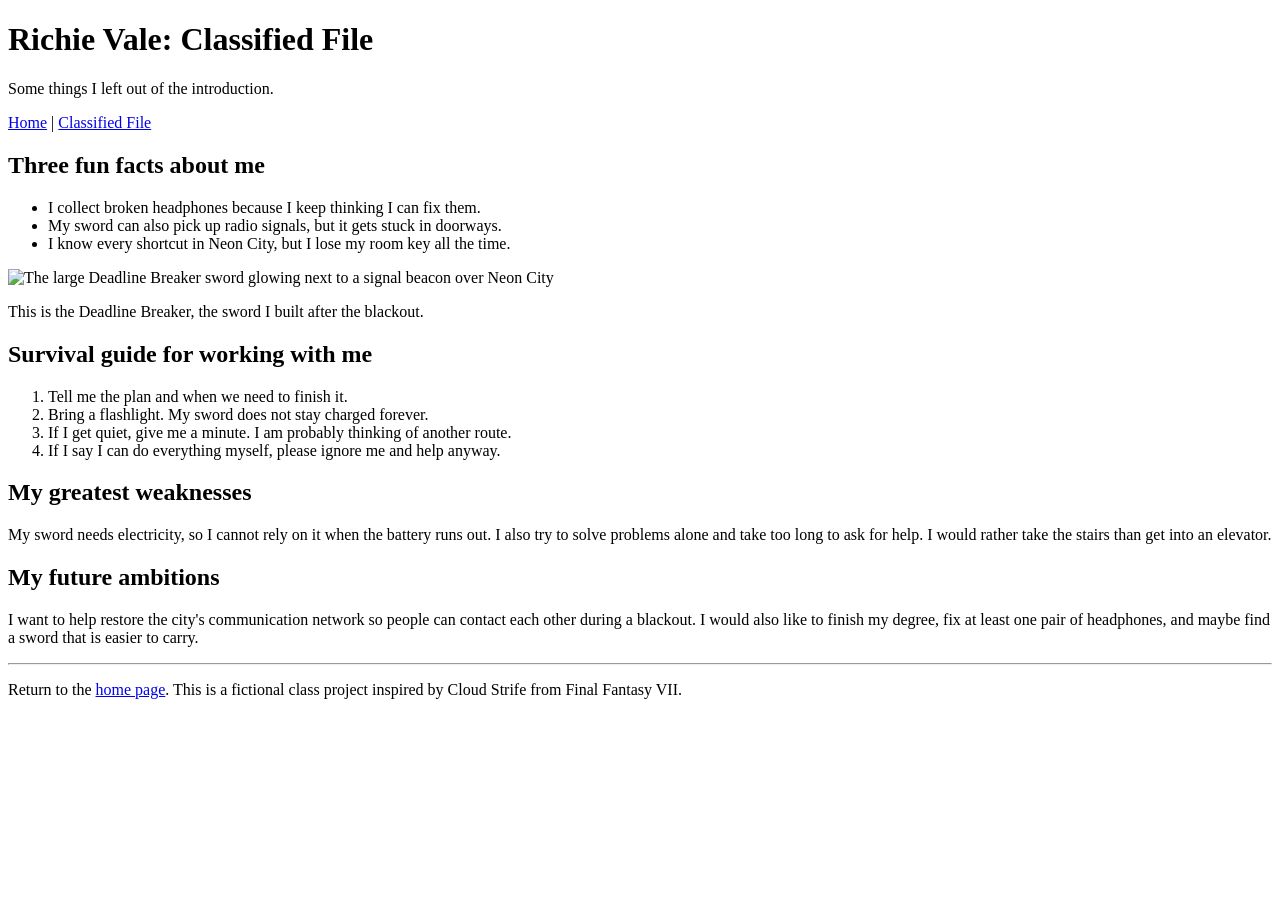
==== classified.html @ 43e23acf "Add files via upload" ====
<!DOCTYPE html>
<html lang="en">
<head>
    <meta charset="UTF-8">
    <title>Richie Vale - Classified File</title>
</head>
<body>
    <header>
        <h1>Richie Vale: Classified File</h1>
        <p>Some things I left out of the introduction.</p>
        <nav>
            <a href="index.html">Home</a> |
            <a href="classified.html">Classified File</a>
        </nav>
    </header>

    <main>
        <section>
            <h2>Three fun facts about me</h2>
            <ul>
                <li>I collect broken headphones because I keep thinking I can fix them.</li>
                <li>My sword can also pick up radio signals, but it gets stuck in doorways.</li>
                <li>I know every shortcut in Neon City, but I lose my room key all the time.</li>
            </ul>
            <div>
                <img src="images/deadline-breaker.png" alt="The large Deadline Breaker sword glowing next to a signal beacon over Neon City" width="350">
                <p>This is the Deadline Breaker, the sword I built after the blackout.</p>
            </div>
        </section>

        <section>
            <h2>Survival guide for working with me</h2>
            <ol>
                <li>Tell me the plan and when we need to finish it.</li>
                <li>Bring a flashlight. My sword does not stay charged forever.</li>
                <li>If I get quiet, give me a minute. I am probably thinking of another route.</li>
                <li>If I say I can do everything myself, please ignore me and help anyway.</li>
            </ol>
        </section>

        <section>
            <h2>My greatest weaknesses</h2>
            <p>My sword needs electricity, so I cannot rely on it when the battery runs out. I also try to solve problems alone and take too long to ask for help. I would rather take the stairs than get into an elevator.</p>
        </section>

        <section>
            <h2>My future ambitions</h2>
            <p>I want to help restore the city's communication network so people can contact each other during a blackout. I would also like to finish my degree, fix at least one pair of headphones, and maybe find a sword that is easier to carry.</p>
        </section>
    </main>

    <footer>
        <hr>
        <p>Return to the <a href="index.html">home page</a>. This is a fictional class project inspired by Cloud Strife from Final Fantasy VII.</p>
    </footer>
</body>
</html>
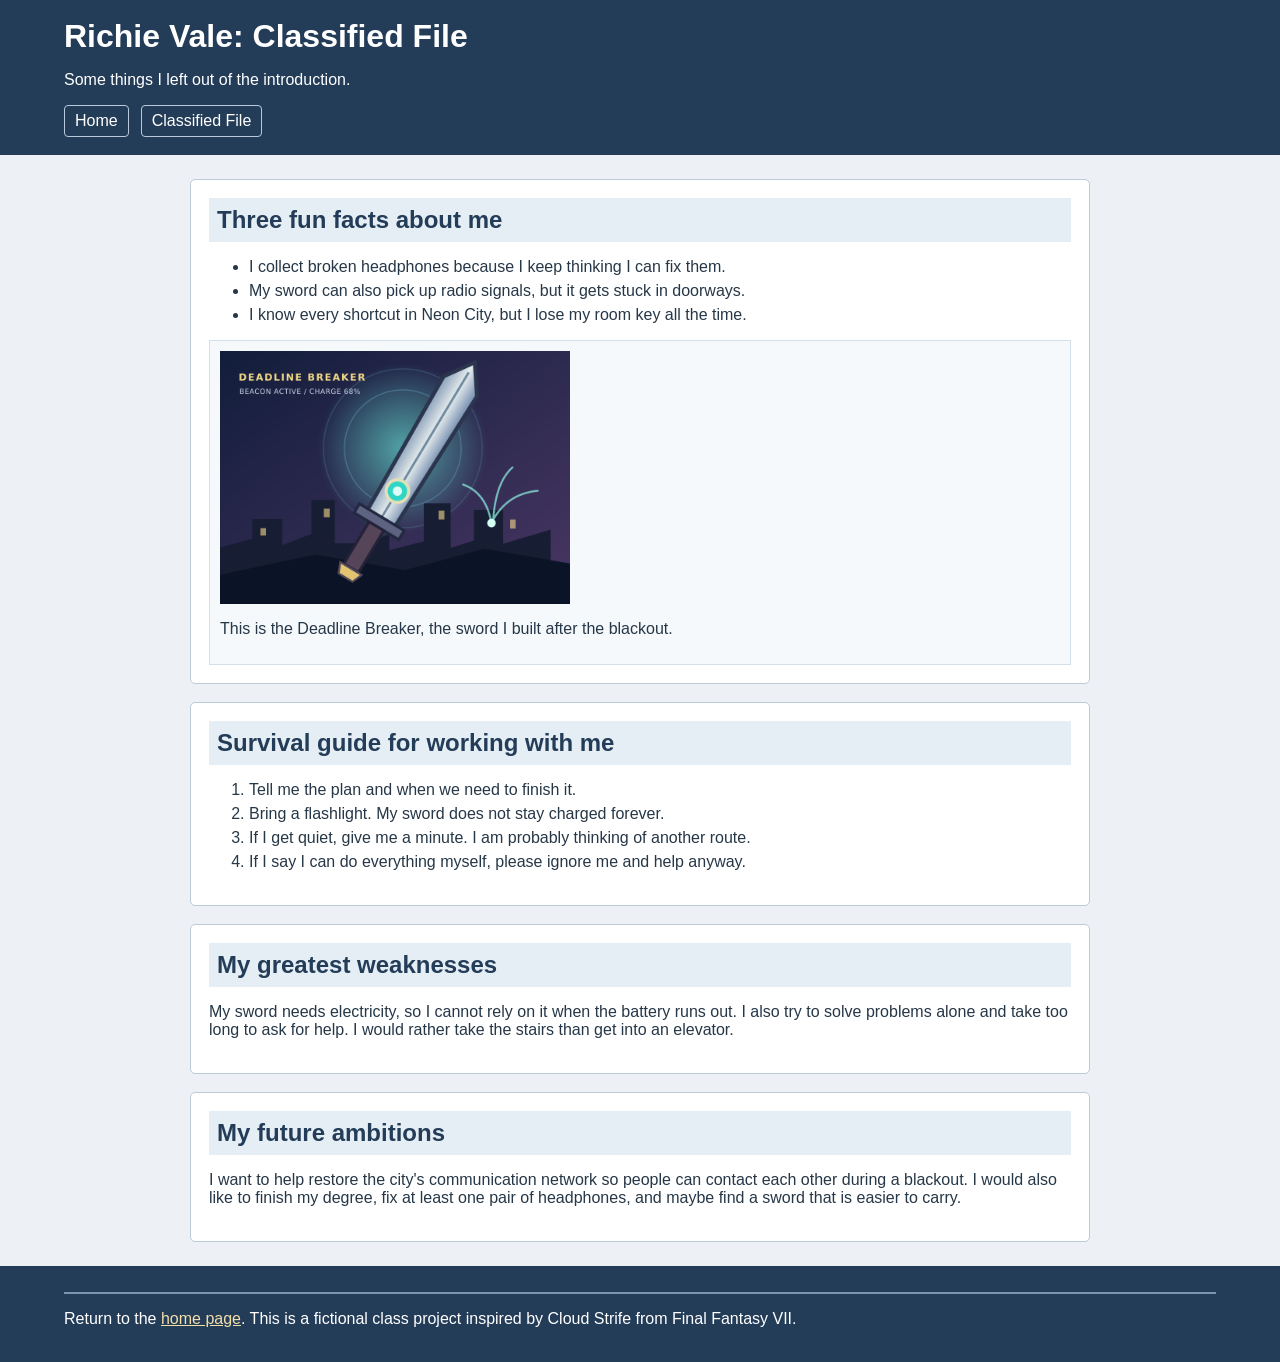
==== commit e586640d: "Add files via upload" ====
--- a/classified.html
+++ b/classified.html
@@ -2,34 +2,36 @@
 <html lang="en">
 <head>
     <meta charset="UTF-8">
+    <meta name="viewport" content="width=device-width, initial-scale=1.0">
     <title>Richie Vale - Classified File</title>
+    <link rel="stylesheet" href="style.css">
 </head>
 <body>
     <header>
         <h1>Richie Vale: Classified File</h1>
         <p>Some things I left out of the introduction.</p>
         <nav>
-            <a href="index.html">Home</a> |
-            <a href="classified.html">Classified File</a>
+            <a class="nav-link" href="index.html">Home</a>
+            <a class="nav-link" href="classified.html">Classified File</a>
         </nav>
     </header>
 
     <main>
-        <section>
-            <h2>Three fun facts about me</h2>
+        <section class="info-box">
+            <h2 class="section-heading">Three fun facts about me</h2>
             <ul>
                 <li>I collect broken headphones because I keep thinking I can fix them.</li>
                 <li>My sword can also pick up radio signals, but it gets stuck in doorways.</li>
                 <li>I know every shortcut in Neon City, but I lose my room key all the time.</li>
             </ul>
-            <div>
+            <div class="image-box">
                 <img src="images/deadline-breaker.png" alt="The large Deadline Breaker sword glowing next to a signal beacon over Neon City" width="350">
                 <p>This is the Deadline Breaker, the sword I built after the blackout.</p>
             </div>
         </section>
 
-        <section>
-            <h2>Survival guide for working with me</h2>
+        <section class="info-box">
+            <h2 class="section-heading">Survival guide for working with me</h2>
             <ol>
                 <li>Tell me the plan and when we need to finish it.</li>
                 <li>Bring a flashlight. My sword does not stay charged forever.</li>
@@ -38,20 +40,20 @@
             </ol>
         </section>
 
-        <section>
-            <h2>My greatest weaknesses</h2>
+        <section class="info-box">
+            <h2 class="section-heading">My greatest weaknesses</h2>
             <p>My sword needs electricity, so I cannot rely on it when the battery runs out. I also try to solve problems alone and take too long to ask for help. I would rather take the stairs than get into an elevator.</p>
         </section>
 
-        <section>
-            <h2>My future ambitions</h2>
+        <section class="info-box">
+            <h2 class="section-heading">My future ambitions</h2>
             <p>I want to help restore the city's communication network so people can contact each other during a blackout. I would also like to finish my degree, fix at least one pair of headphones, and maybe find a sword that is easier to carry.</p>
         </section>
     </main>
 
     <footer>
         <hr>
-        <p>Return to the <a href="index.html">home page</a>. This is a fictional class project inspired by Cloud Strife from Final Fantasy VII.</p>
+        <p>Return to the <a class="footer-link" href="index.html">home page</a>. This is a fictional class project inspired by Cloud Strife from Final Fantasy VII.</p>
     </footer>
 </body>
 </html>
--- a/style.css
+++ b/style.css
@@ -0,0 +1,124 @@
+/* General page styles */
+body {
+    margin: 0;
+    background-color: #edf1f5;
+    color: #263747;
+    font-family: Arial, sans-serif;
+}
+
+header {
+    background-color: #233c58;
+    color: white;
+    padding: 18px 5%;
+}
+
+h1 {
+    font-size: 32px;
+    margin: 0;
+}
+
+a {
+    color: #185783;
+}
+
+a:hover {
+    text-decoration: underline;
+}
+
+nav {
+    display: flex;
+    flex-direction: row;
+    flex-wrap: wrap;
+    gap: 12px;
+    margin-top: 15px;
+}
+
+.nav-link {
+    color: white;
+    border: 1px solid #b8cadb;
+    border-radius: 4px;
+    padding: 6px 10px;
+    text-decoration: none;
+}
+
+.nav-link:hover {
+    background-color: #395b7c;
+    color: white;
+}
+
+/* These classes are reused on both pages */
+main {
+    width: 90%;
+    max-width: 900px;
+    margin: 24px auto;
+}
+
+.info-box {
+    background-color: white;
+    border: 1px solid #bdcad7;
+    border-radius: 5px;
+    padding: 18px;
+    margin-bottom: 18px;
+}
+
+.section-heading {
+    color: #233c58;
+    background-color: #e6eef5;
+    padding: 8px;
+    margin: 0 0 12px;
+}
+
+/* One special container uses an ID selector */
+#profile-card {
+    border: 2px solid #d4aa46;
+}
+
+.image-box {
+    background-color: #f6f9fc;
+    border: 1px solid #d3e0ec;
+    padding: 10px;
+    margin-top: 16px;
+}
+
+img {
+    display: block;
+    max-width: 100%;
+    height: auto;
+}
+
+li {
+    margin-bottom: 6px;
+}
+
+footer {
+    background-color: #233c58;
+    color: white;
+    padding: 18px 5%;
+}
+
+.footer-link {
+    color: #f3dfaa;
+}
+
+hr {
+    border: 1px solid #7b96b1;
+}
+
+/* On a narrow screen, put the navigation links in a column */
+@media (max-width: 600px) {
+    h1 {
+        font-size: 26px;
+    }
+
+    main {
+        width: 94%;
+    }
+
+    nav {
+        flex-direction: column;
+    }
+
+    .info-box {
+        padding: 12px;
+    }
+}
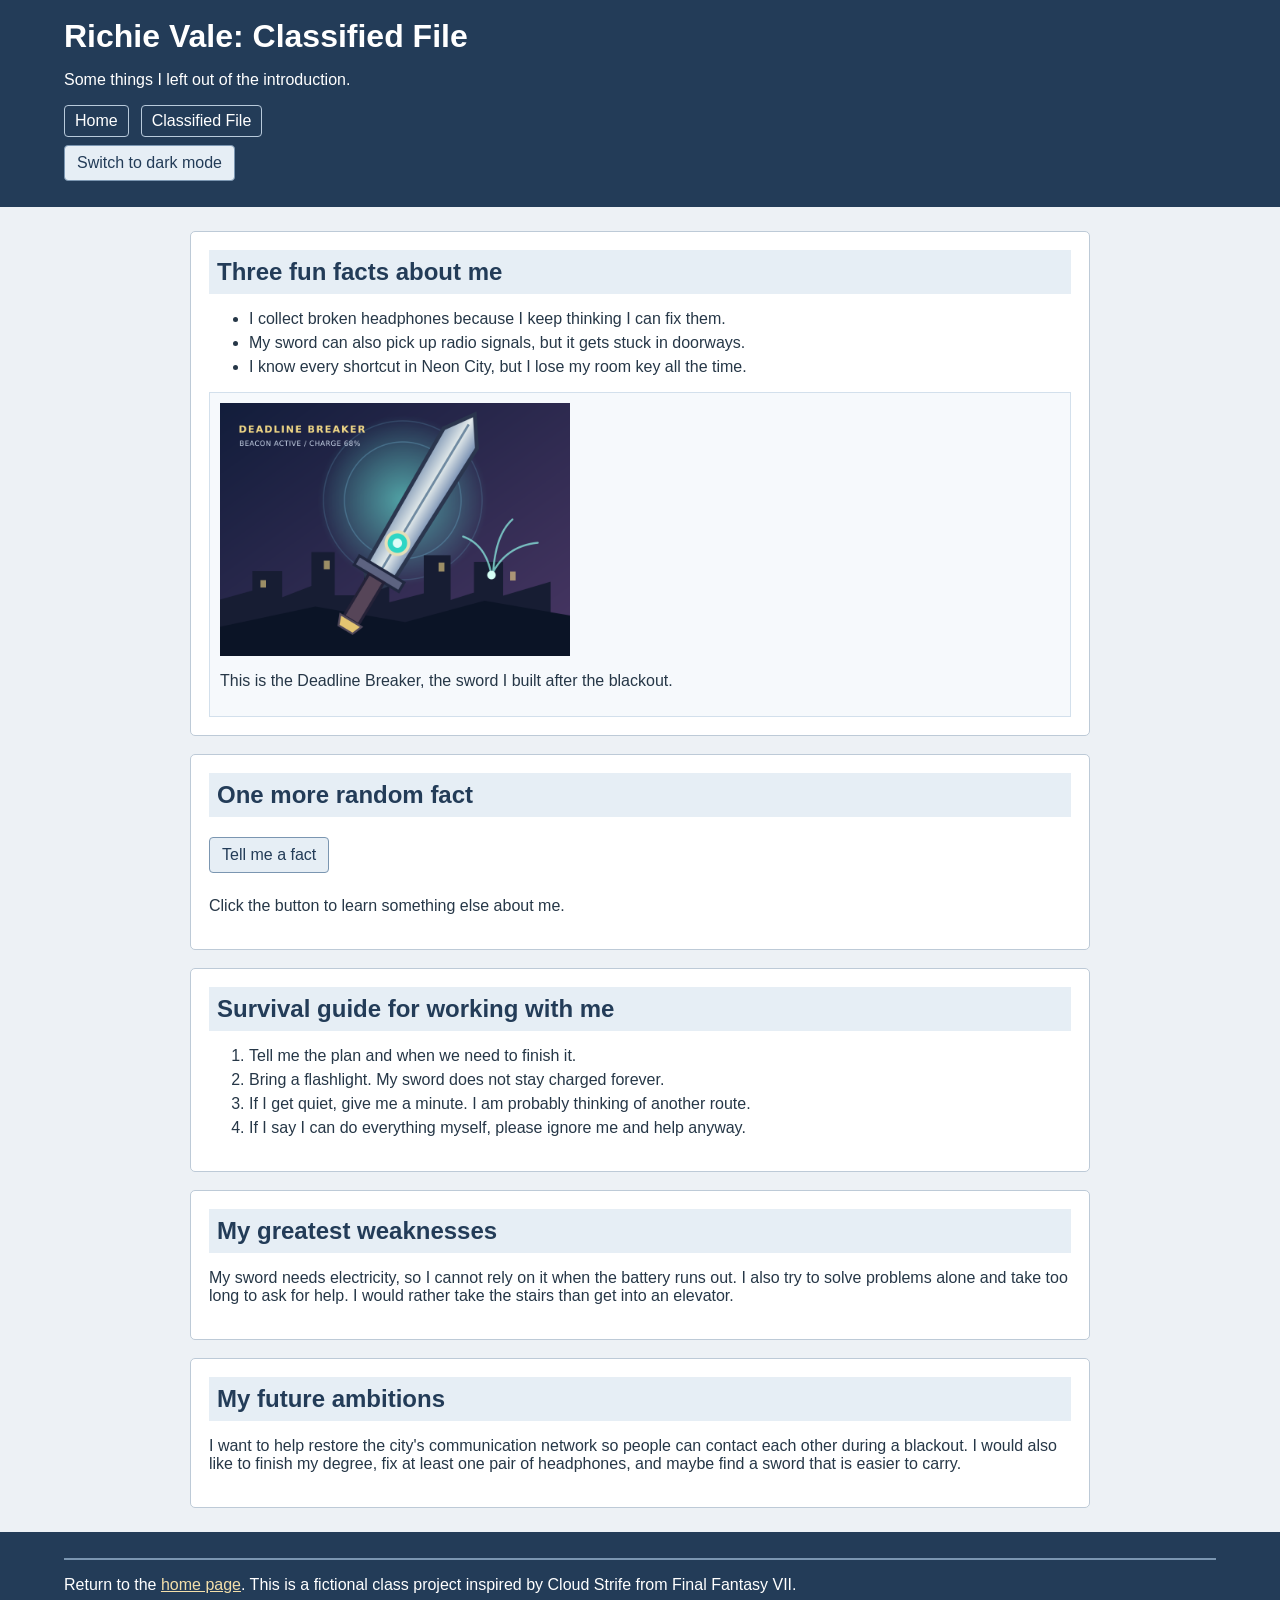
==== commit 27f5d328: "Add files via upload" ====
--- a/classified.html
+++ b/classified.html
@@ -5,6 +5,7 @@
     <meta name="viewport" content="width=device-width, initial-scale=1.0">
     <title>Richie Vale - Classified File</title>
     <link rel="stylesheet" href="style.css">
+    <script src="script.js" defer></script>
 </head>
 <body>
     <header>
@@ -14,6 +15,7 @@
             <a class="nav-link" href="index.html">Home</a>
             <a class="nav-link" href="classified.html">Classified File</a>
         </nav>
+        <button id="theme-toggle" type="button">Switch to dark mode</button>
     </header>
 
     <main>
@@ -28,6 +30,12 @@
                 <img src="images/deadline-breaker.png" alt="The large Deadline Breaker sword glowing next to a signal beacon over Neon City" width="350">
                 <p>This is the Deadline Breaker, the sword I built after the blackout.</p>
             </div>
+        </section>
+
+        <section class="info-box">
+            <h2 class="section-heading">One more random fact</h2>
+            <button id="fact-button" type="button">Tell me a fact</button>
+            <p id="fact-result">Click the button to learn something else about me.</p>
         </section>
 
         <section class="info-box">
--- a/style.css
+++ b/style.css
@@ -25,6 +25,7 @@
     text-decoration: underline;
 }
 
+/* Navigation uses Flexbox to put links in a row */
 nav {
     display: flex;
     flex-direction: row;
@@ -104,6 +105,55 @@
     border: 1px solid #7b96b1;
 }
 
+/* Buttons and name input */
+button {
+    background-color: #e6eef5;
+    color: #233c58;
+    font-family: Arial, sans-serif;
+    font-size: 16px;
+    border: 1px solid #7b96b1;
+    border-radius: 4px;
+    padding: 8px 12px;
+    margin: 8px 8px 8px 0;
+}
+
+button:hover {
+    background-color: #d3e0ec;
+}
+
+input {
+    font-family: Arial, sans-serif;
+    font-size: 16px;
+    border: 1px solid #7b96b1;
+    padding: 8px;
+    max-width: 90%;
+}
+
+/* Dark mode is turned on by JavaScript */
+body.dark {
+    background-color: #142332;
+    color: #edf1f5;
+}
+
+body.dark .info-box {
+    background-color: #283b50;
+    border: 1px solid #7b96b1;
+}
+
+body.dark .section-heading {
+    background-color: #3d526c;
+    color: white;
+}
+
+body.dark .image-box {
+    background-color: #26384a;
+    border: 1px solid #7b96b1;
+}
+
+body.dark .info-box a {
+    color: #b9dfff;
+}
+
 /* On a narrow screen, put the navigation links in a column */
 @media (max-width: 600px) {
     h1 {
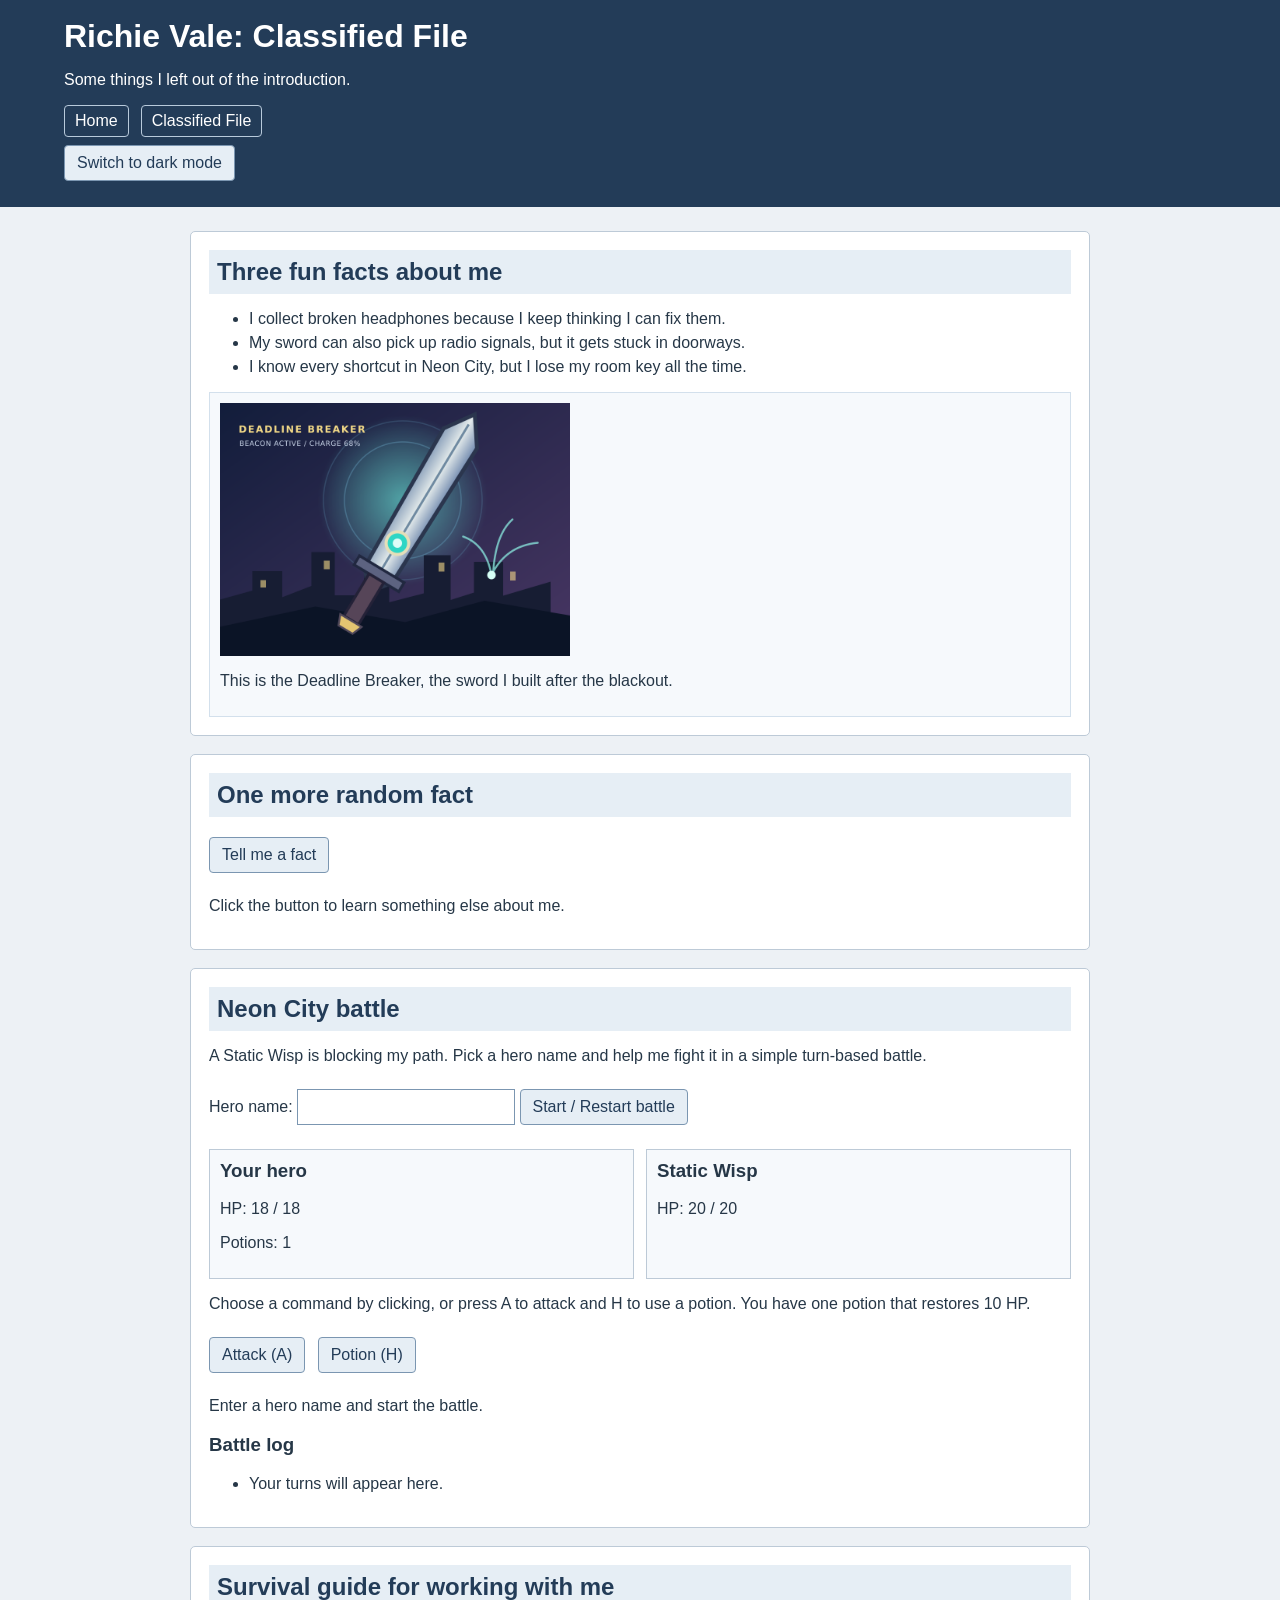
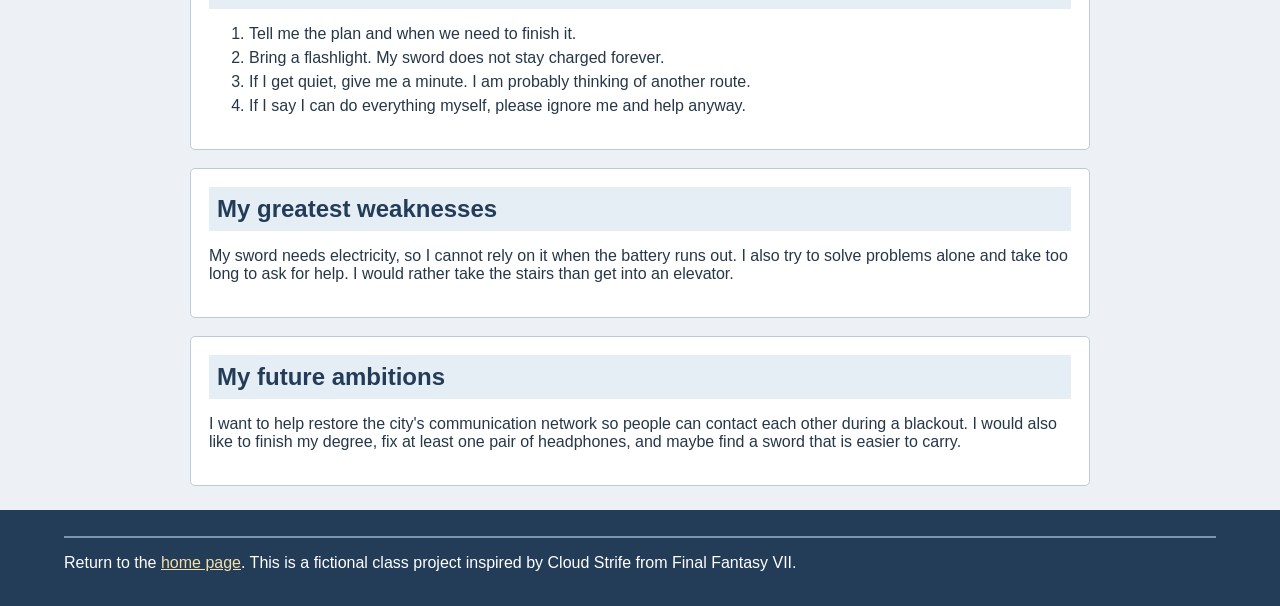
==== commit 0d0bf51a: "Add files via upload" ====
--- a/classified.html
+++ b/classified.html
@@ -38,6 +38,35 @@
             <p id="fact-result">Click the button to learn something else about me.</p>
         </section>
 
+        <section class="info-box" id="battle-game">
+            <h2 class="section-heading">Neon City battle</h2>
+            <p>A Static Wisp is blocking my path. Pick a hero name and help me fight it in a simple turn-based battle.</p>
+            <form id="battle-form">
+                <label for="hero-name-input">Hero name:</label>
+                <input id="hero-name-input" type="text" maxlength="20">
+                <button type="submit">Start / Restart battle</button>
+            </form>
+
+            <div class="battle-stats">
+                <div class="battle-card">
+                    <h3 id="hero-label">Your hero</h3>
+                    <p id="hero-hp">HP: 18 / 18</p>
+                    <p id="potion-count">Potions: 1</p>
+                </div>
+                <div class="battle-card">
+                    <h3>Static Wisp</h3>
+                    <p id="enemy-hp">HP: 20 / 20</p>
+                </div>
+            </div>
+
+            <p>Choose a command by clicking, or press A to attack and H to use a potion. You have one potion that restores 10 HP.</p>
+            <button id="attack-button" type="button">Attack (A)</button>
+            <button id="potion-button" type="button">Potion (H)</button>
+            <p id="battle-status" role="status">Enter a hero name and start the battle.</p>
+            <h3>Battle log</h3>
+            <ul id="battle-log"><li>Your turns will appear here.</li></ul>
+        </section>
+
         <section class="info-box">
             <h2 class="section-heading">Survival guide for working with me</h2>
             <ol>
--- a/style.css
+++ b/style.css
@@ -154,6 +154,31 @@
     color: #b9dfff;
 }
 
+/* Simple battle cards for the new game */
+.battle-stats {
+    display: flex;
+    flex-wrap: wrap;
+    gap: 12px;
+    margin-top: 16px;
+}
+
+.battle-card {
+    flex: 1;
+    min-width: 180px;
+    background-color: #f6f9fc;
+    border: 1px solid #bdcad7;
+    padding: 10px;
+}
+
+.battle-card h3 {
+    margin-top: 0;
+}
+
+body.dark .battle-card {
+    background-color: #31485f;
+    border: 1px solid #7b96b1;
+}
+
 /* On a narrow screen, put the navigation links in a column */
 @media (max-width: 600px) {
     h1 {
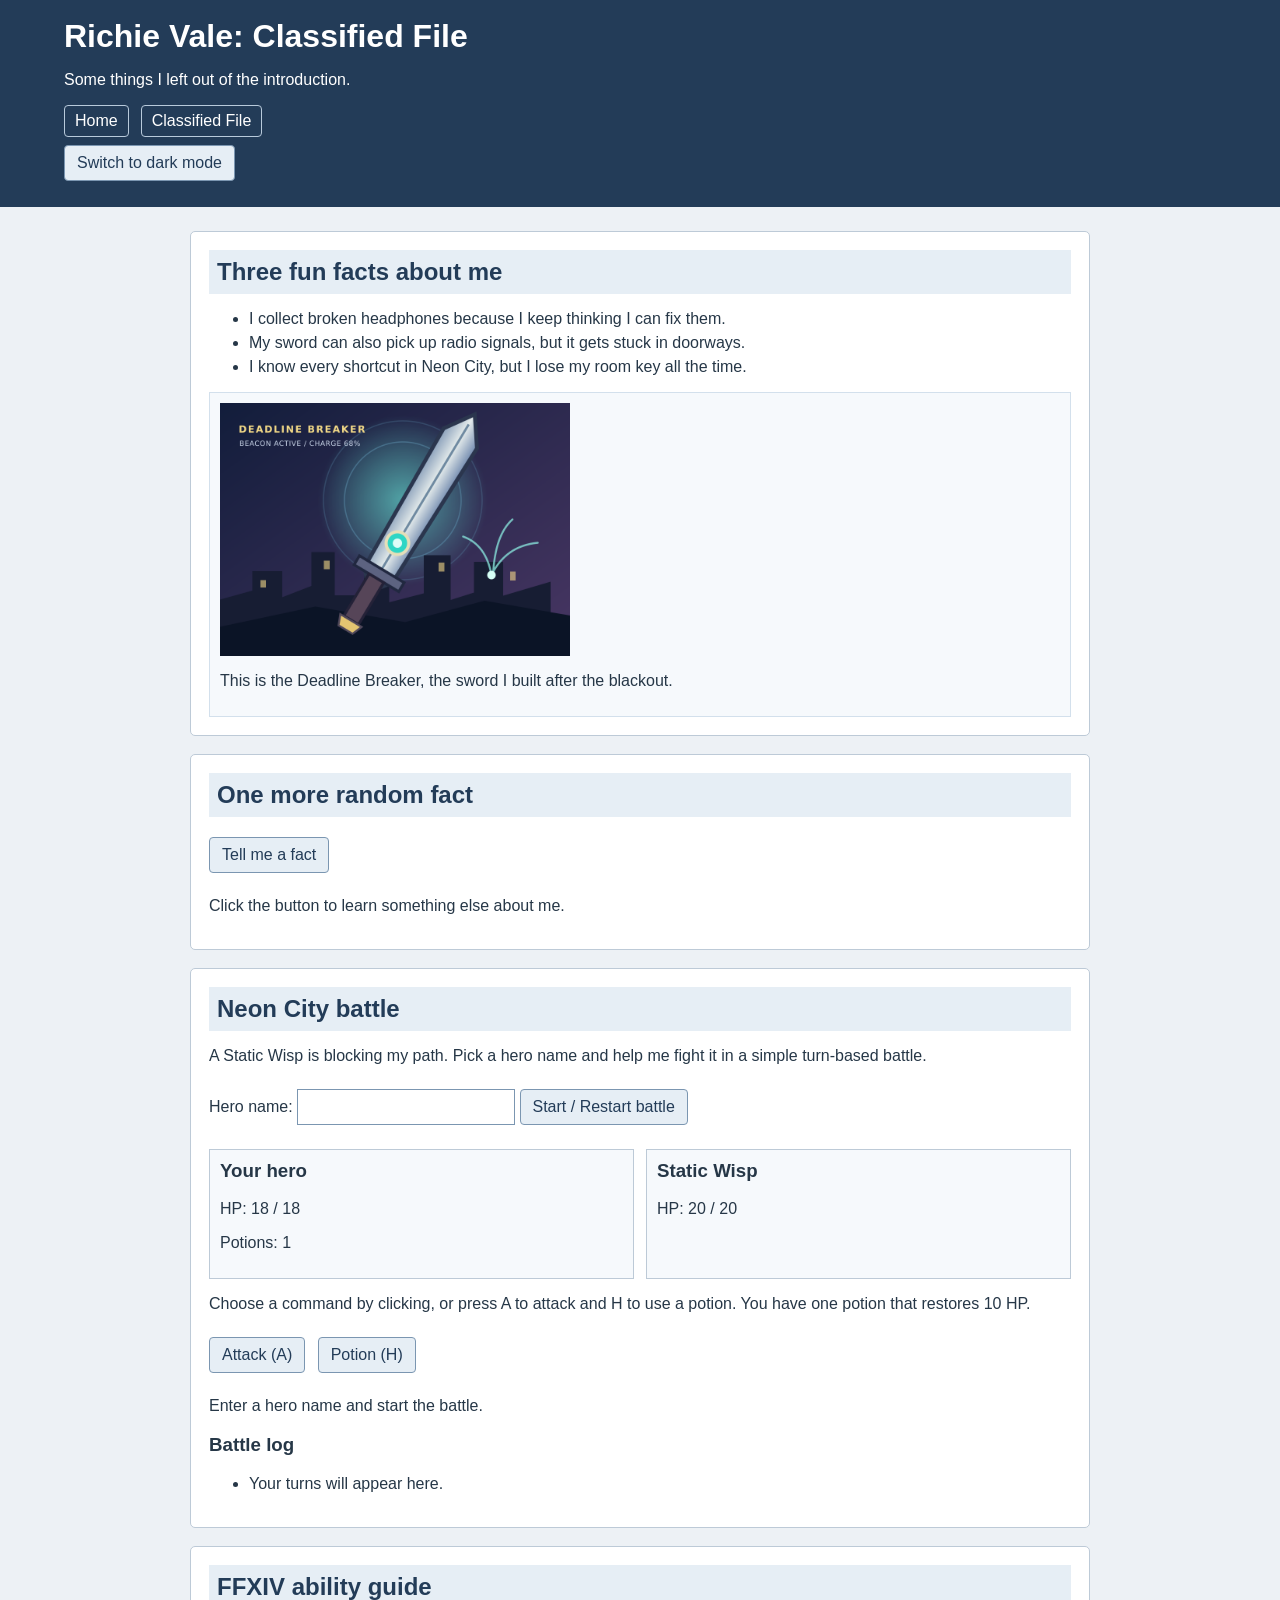
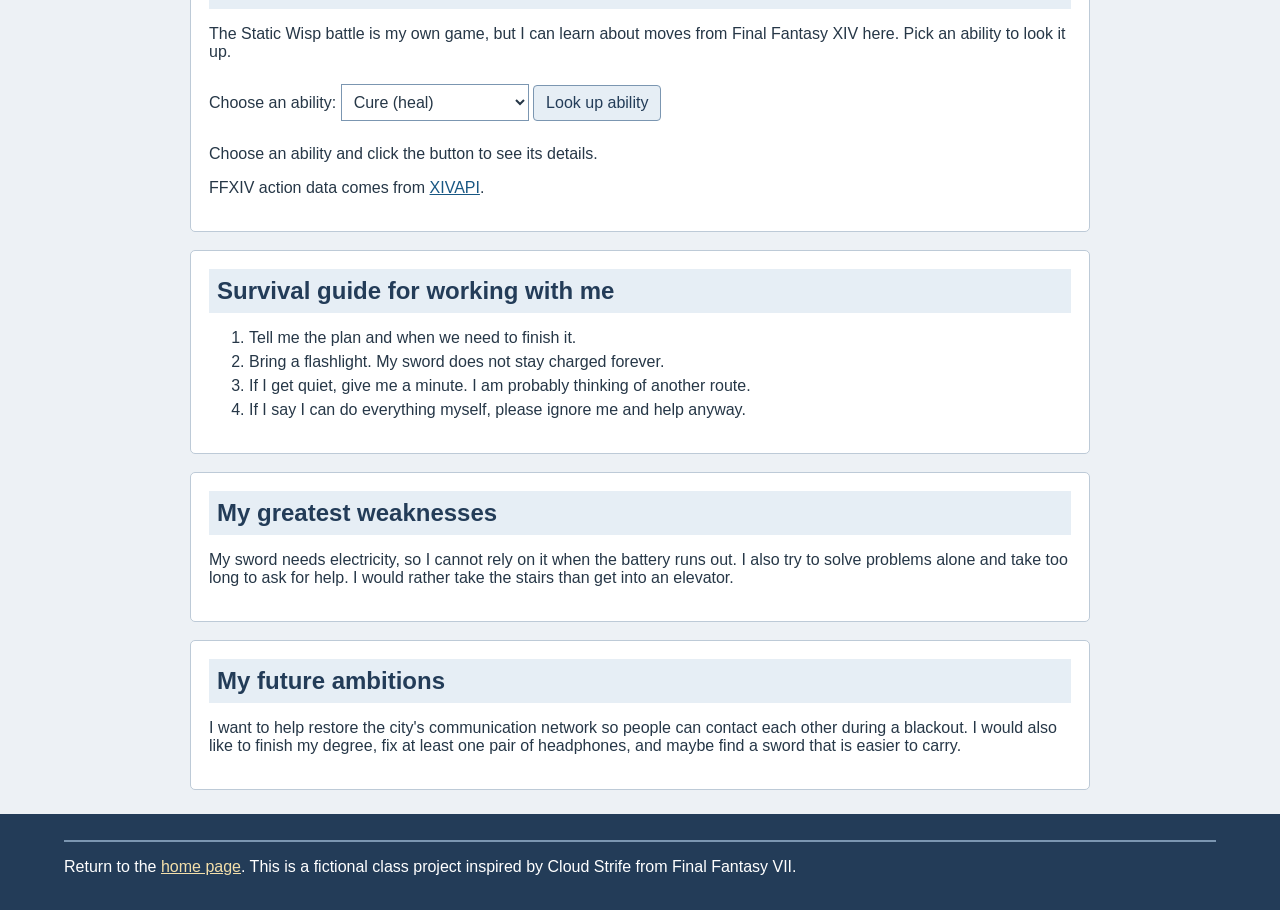
==== commit 1255a03c: "Add files via upload" ====
--- a/classified.html
+++ b/classified.html
@@ -67,6 +67,21 @@
             <ul id="battle-log"><li>Your turns will appear here.</li></ul>
         </section>
 
+        <section class="info-box" id="ffxiv-guide">
+            <h2 class="section-heading">FFXIV ability guide</h2>
+            <p>The Static Wisp battle is my own game, but I can learn about moves from Final Fantasy XIV here. Pick an ability to look it up.</p>
+            <label for="ability-choice">Choose an ability:</label>
+            <select id="ability-choice">
+                <option value="120">Cure (heal)</option>
+                <option value="27">Cover (defend)</option>
+                <option value="36924">Primal Wrath (attack)</option>
+            </select>
+            <button id="ability-button" type="button">Look up ability</button>
+            <p id="ability-status" role="status">Choose an ability and click the button to see its details.</p>
+            <div id="ability-result"></div>
+            <p>FFXIV action data comes from <a href="https://v2.xivapi.com/docs/welcome/">XIVAPI</a>.</p>
+        </section>
+
         <section class="info-box">
             <h2 class="section-heading">Survival guide for working with me</h2>
             <ol>
--- a/style.css
+++ b/style.css
@@ -121,12 +121,17 @@
     background-color: #d3e0ec;
 }
 
-input {
+input, select {
     font-family: Arial, sans-serif;
     font-size: 16px;
     border: 1px solid #7b96b1;
     padding: 8px;
     max-width: 90%;
+}
+
+select {
+    background-color: white;
+    color: #263747;
 }
 
 /* Dark mode is turned on by JavaScript */
@@ -152,6 +157,11 @@
 
 body.dark .info-box a {
     color: #b9dfff;
+}
+
+body.dark select {
+    background-color: #31485f;
+    color: white;
 }
 
 /* Simple battle cards for the new game */
